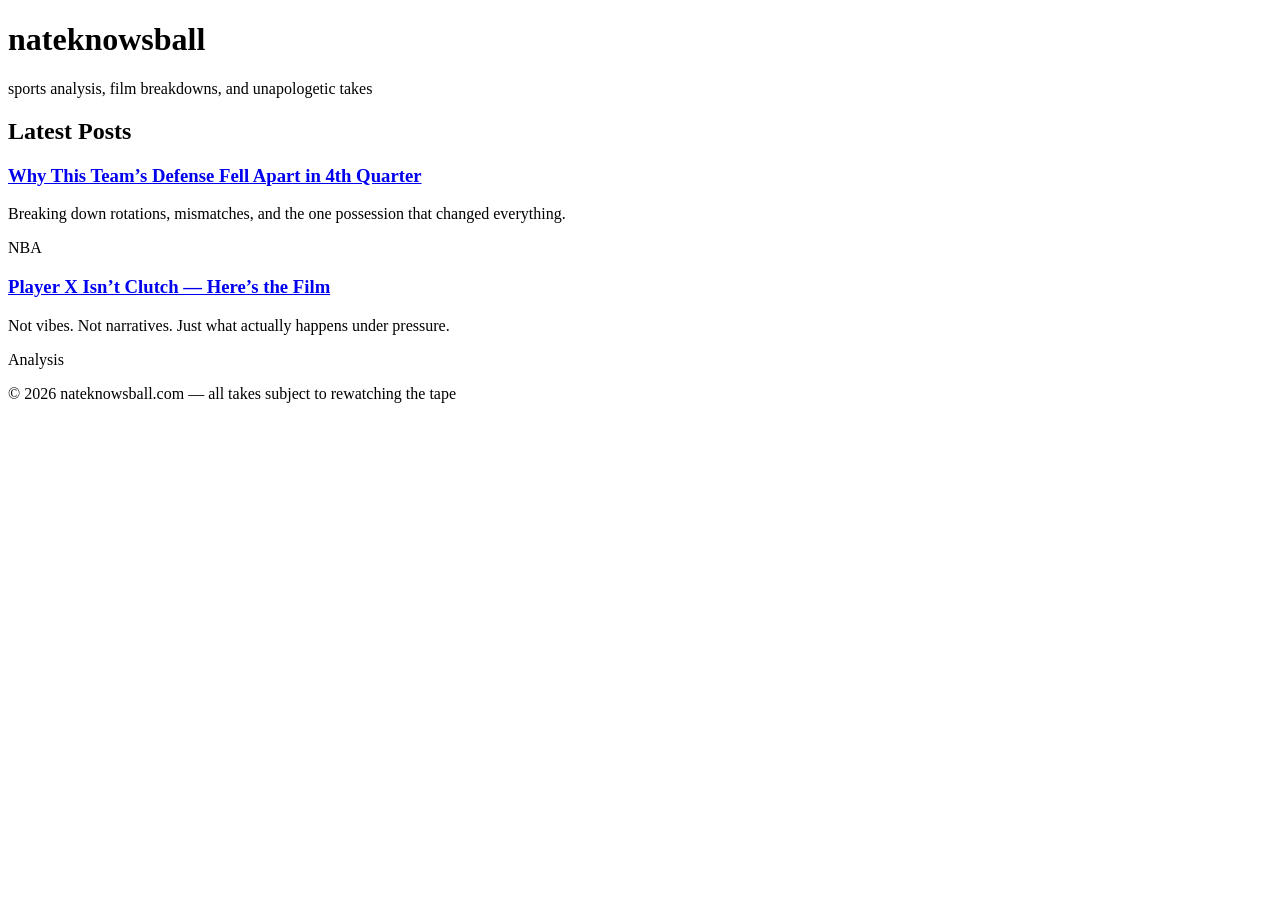
==== index.html @ f45b1274 "Add files via upload" ====
<!DOCTYPE html>
<html lang="en">
<head>
  <meta charset="UTF-8" />
  <meta name="viewport" content="width=device-width, initial-scale=1.0"/>
  <title>nateknowsball.com</title>
  <link rel="stylesheet" href="styles.css"/>
</head>

<body>
  <header class="site-header">
    <h1>nateknowsball</h1>
    <p>sports analysis, film breakdowns, and unapologetic takes</p>
  </header>

  <main class="container">

    <section class="featured">
      <h2>Latest Posts</h2>

      <article class="post-card">
        <h3><a href="post.html">Why This Team’s Defense Fell Apart in 4th Quarter</a></h3>
        <p>Breaking down rotations, mismatches, and the one possession that changed everything.</p>
        <span class="tag">NBA</span>
      </article>

      <article class="post-card">
        <h3><a href="post.html">Player X Isn’t Clutch — Here’s the Film</a></h3>
        <p>Not vibes. Not narratives. Just what actually happens under pressure.</p>
        <span class="tag">Analysis</span>
      </article>

    </section>

  </main>

  <footer>
    <p>© 2026 nateknowsball.com — all takes subject to rewatching the tape</p>
  </footer>

</body>
</html>
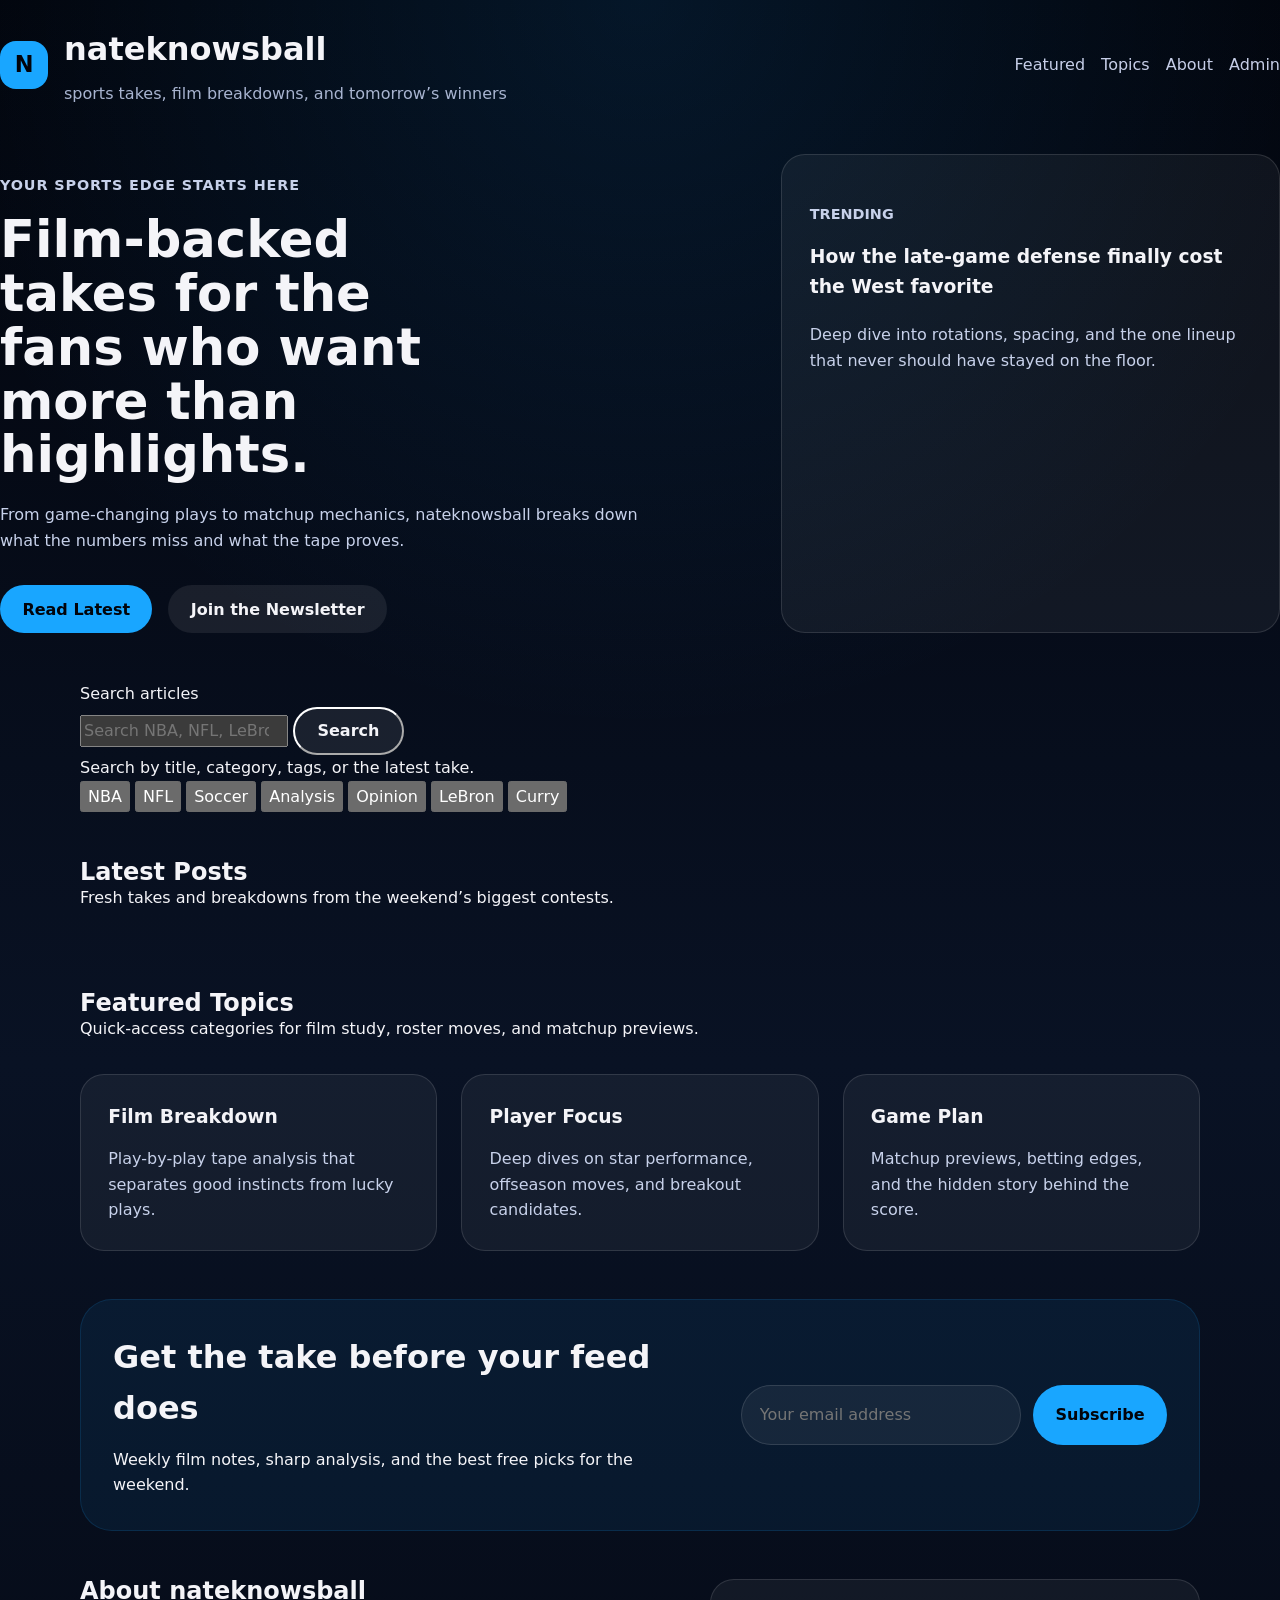
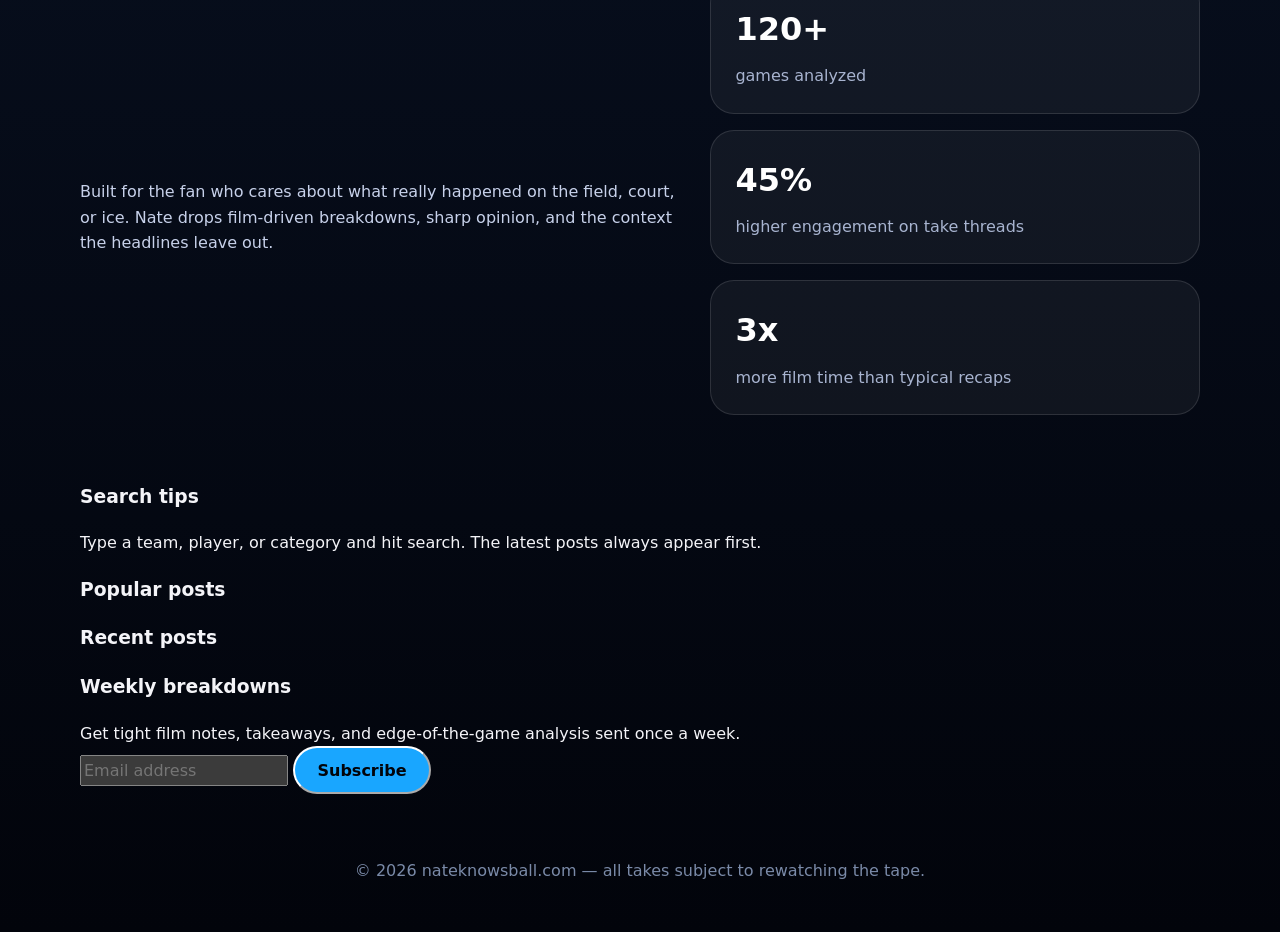
==== commit 93892fd5: "Pending changes exported from your codespace" ====
--- a/index.html
+++ b/index.html
@@ -2,41 +2,157 @@
 <html lang="en">
 <head>
   <meta charset="UTF-8" />
-  <meta name="viewport" content="width=device-width, initial-scale=1.0"/>
-  <title>nateknowsball.com</title>
-  <link rel="stylesheet" href="styles.css"/>
+  <meta name="viewport" content="width=device-width, initial-scale=1.0" />
+  <title>nateknowsball — sports takes and film analysis</title>
+  <link rel="stylesheet" href="styles.css" />
 </head>
+<body onload="initIndex()">
+  <header class="site-header">
+    <div class="top-bar">
+      <div class="brand">
+        <span class="logo">N</span>
+        <div>
+          <h1>nateknowsball</h1>
+          <p>sports takes, film breakdowns, and tomorrow’s winners</p>
+        </div>
+      </div>
+      <nav>
+        <a href="#featured">Featured</a>
+        <a href="#categories">Topics</a>
+        <a href="#about">About</a>
+        <a href="admin.html">Admin</a>
+      </nav>
+    </div>
 
-<body>
-  <header class="site-header">
-    <h1>nateknowsball</h1>
-    <p>sports analysis, film breakdowns, and unapologetic takes</p>
+    <section class="hero">
+      <div>
+        <p class="eyebrow">Your sports edge starts here</p>
+        <h2>Film-backed takes for the fans who want more than highlights.</h2>
+        <p>From game-changing plays to matchup mechanics, nateknowsball breaks down what the numbers miss and what the tape proves.</p>
+        <div class="hero-actions">
+          <a class="button" href="#featured">Read Latest</a>
+          <a class="button button-secondary" href="#newsletter">Join the Newsletter</a>
+        </div>
+      </div>
+      <div class="hero-card">
+        <p class="hero-tag">Trending</p>
+        <h3>How the late-game defense finally cost the West favorite</h3>
+        <p>Deep dive into rotations, spacing, and the one lineup that never should have stayed on the floor.</p>
+      </div>
+    </section>
   </header>
 
-  <main class="container">
+  <main class="container layout-grid">
+    <div class="main-column">
+      <section class="search-panel">
+        <div class="search-box">
+          <label for="post-search">Search articles</label>
+          <div class="search-field">
+            <input id="post-search" type="search" placeholder="Search NBA, NFL, LeBron, analysis..." />
+            <button type="button" class="button button-secondary" onclick="renderDynamicPosts()">Search</button>
+          </div>
+          <p class="search-copy">Search by title, category, tags, or the latest take.</p>
+        </div>
+        <div class="search-filters">
+          <button type="button" class="filter-chip" onclick="applySearchFilter('NBA')">NBA</button>
+          <button type="button" class="filter-chip" onclick="applySearchFilter('NFL')">NFL</button>
+          <button type="button" class="filter-chip" onclick="applySearchFilter('Soccer')">Soccer</button>
+          <button type="button" class="filter-chip" onclick="applySearchFilter('Analysis')">Analysis</button>
+          <button type="button" class="filter-chip" onclick="applySearchFilter('Opinion')">Opinion</button>
+          <button type="button" class="filter-chip" onclick="applySearchFilter('LeBron')">LeBron</button>
+          <button type="button" class="filter-chip" onclick="applySearchFilter('Curry')">Curry</button>
+        </div>
+      </section>
 
-    <section class="featured">
-      <h2>Latest Posts</h2>
+      <section id="featured" class="featured">
+        <div class="section-heading">
+          <h2>Latest Posts</h2>
+          <p>Fresh takes and breakdowns from the weekend’s biggest contests.</p>
+        </div>
+        <div id="post-list" class="post-grid"></div>
+      </section>
 
-      <article class="post-card">
-        <h3><a href="post.html">Why This Team’s Defense Fell Apart in 4th Quarter</a></h3>
-        <p>Breaking down rotations, mismatches, and the one possession that changed everything.</p>
-        <span class="tag">NBA</span>
-      </article>
+      <section id="categories" class="categories">
+        <div class="section-heading">
+          <h2>Featured Topics</h2>
+          <p>Quick-access categories for film study, roster moves, and matchup previews.</p>
+        </div>
+        <div class="cards-row">
+          <div class="topic-card">
+            <h3>Film Breakdown</h3>
+            <p>Play-by-play tape analysis that separates good instincts from lucky plays.</p>
+          </div>
+          <div class="topic-card">
+            <h3>Player Focus</h3>
+            <p>Deep dives on star performance, offseason moves, and breakout candidates.</p>
+          </div>
+          <div class="topic-card">
+            <h3>Game Plan</h3>
+            <p>Matchup previews, betting edges, and the hidden story behind the score.</p>
+          </div>
+        </div>
+      </section>
 
-      <article class="post-card">
-        <h3><a href="post.html">Player X Isn’t Clutch — Here’s the Film</a></h3>
-        <p>Not vibes. Not narratives. Just what actually happens under pressure.</p>
-        <span class="tag">Analysis</span>
-      </article>
+      <section id="newsletter" class="newsletter">
+        <div>
+          <h2>Get the take before your feed does</h2>
+          <p>Weekly film notes, sharp analysis, and the best free picks for the weekend.</p>
+        </div>
+        <form>
+          <input type="email" placeholder="Your email address" aria-label="Email address" />
+          <button type="submit">Subscribe</button>
+        </form>
+      </section>
 
-    </section>
+      <section id="about" class="about">
+        <div class="about-text">
+          <h2>About nateknowsball</h2>
+          <p>Built for the fan who cares about what really happened on the field, court, or ice. Nate drops film-driven breakdowns, sharp opinion, and the context the headlines leave out.</p>
+        </div>
+        <div class="about-stats">
+          <div>
+            <strong>120+</strong>
+            <span>games analyzed</span>
+          </div>
+          <div>
+            <strong>45%</strong>
+            <span>higher engagement on take threads</span>
+          </div>
+          <div>
+            <strong>3x</strong>
+            <span>more film time than typical recaps</span>
+          </div>
+        </div>
+      </section>
+    </div>
 
+    <aside class="sidebar">
+      <div class="sidebar-card">
+        <h3>Search tips</h3>
+        <p>Type a team, player, or category and hit search. The latest posts always appear first.</p>
+      </div>
+      <div class="sidebar-card">
+        <h3>Popular posts</h3>
+        <ul id="sidebar-popular" class="sidebar-list"></ul>
+      </div>
+      <div class="sidebar-card">
+        <h3>Recent posts</h3>
+        <ul id="sidebar-recent" class="sidebar-list"></ul>
+      </div>
+      <div class="sidebar-card subscribe-card">
+        <h3>Weekly breakdowns</h3>
+        <p>Get tight film notes, takeaways, and edge-of-the-game analysis sent once a week.</p>
+        <form class="subscribe-form">
+          <input type="email" placeholder="Email address" aria-label="Email address" />
+          <button class="button" type="button">Subscribe</button>
+        </form>
+      </div>
+    </aside>
   </main>
 
-  <footer>
-    <p>© 2026 nateknowsball.com — all takes subject to rewatching the tape</p>
+  <footer class="site-footer">
+    <p>© 2026 nateknowsball.com — all takes subject to rewatching the tape.</p>
   </footer>
-
+  <script src="script.js" defer></script>
 </body>
 </html>
--- a/styles.css
+++ b/styles.css
@@ -0,0 +1,512 @@
+/* Global */
+:root {
+  color-scheme: dark;
+  color: #f4f4f8;
+  background: #04070d;
+  font-family: Inter, system-ui, -apple-system, BlinkMacSystemFont, "Segoe UI", sans-serif;
+  line-height: 1.6;
+  font-size: 16px;
+}
+
+* {
+  box-sizing: border-box;
+}
+
+html, body {
+  margin: 0;
+  min-height: 100%;
+}
+
+body {
+  background: radial-gradient(circle at top, rgba(25, 156, 255, 0.12), transparent 28%),
+    linear-gradient(180deg, #02040b 0%, #091224 42%, #02040b 100%);
+}
+
+a {
+  color: inherit;
+  text-decoration: none;
+}
+
+img {
+  max-width: 100%;
+}
+
+.container {
+  width: min(1120px, calc(100% - 2rem));
+  margin: 0 auto;
+}
+
+section {
+  margin-top: 3rem;
+}
+
+.section-heading h2,
+.hero h2,
+.about-text h2 {
+  margin: 0;
+  line-height: 1.05;
+}
+
+p {
+  margin: 0;
+}
+
+button,
+input {
+  font: inherit;
+}
+
+/* Header */
+.site-header {
+  padding: 1.5rem 0 0;
+}
+
+.top-bar {
+  display: flex;
+  flex-wrap: wrap;
+  justify-content: space-between;
+  gap: 1.25rem;
+  align-items: center;
+  margin-bottom: 2rem;
+}
+
+.brand {
+  display: flex;
+  align-items: center;
+  gap: 1rem;
+}
+
+.logo {
+  display: inline-flex;
+  align-items: center;
+  justify-content: center;
+  width: 3rem;
+  height: 3rem;
+  border-radius: 1rem;
+  background: #19a6ff;
+  color: #02040b;
+  font-weight: 800;
+  font-size: 1.4rem;
+}
+
+.brand h1 {
+  margin: 0;
+  font-size: clamp(1.75rem, 2.5vw, 2.25rem);
+}
+
+.brand p {
+  margin-top: 0.35rem;
+  color: #a8b4d0;
+}
+
+nav {
+  display: flex;
+  flex-wrap: wrap;
+  gap: 1rem;
+}
+
+nav a {
+  color: #dce4ff;
+  opacity: 0.9;
+  transition: opacity 180ms ease;
+}
+
+nav a:hover {
+  opacity: 1;
+}
+
+.hero {
+  display: grid;
+  grid-template-columns: 1.5fr 1fr;
+  gap: 2rem;
+  align-items: stretch;
+}
+
+.eyebrow {
+  display: inline-block;
+  margin-bottom: 1rem;
+  color: #7ab9ff;
+  font-size: 0.9rem;
+  font-weight: 700;
+  letter-spacing: 0.06em;
+  text-transform: uppercase;
+}
+
+.hero h2 {
+  font-size: clamp(2.25rem, 4vw, 3.6rem);
+  margin: 0;
+  max-width: 13ch;
+}
+
+.hero p {
+  margin-top: 1.25rem;
+  max-width: 42rem;
+  color: #c7d1ea;
+}
+
+.hero-actions {
+  display: flex;
+  flex-wrap: wrap;
+  gap: 1rem;
+  margin-top: 2rem;
+}
+
+.button {
+  display: inline-flex;
+  align-items: center;
+  justify-content: center;
+  min-height: 3rem;
+  padding: 0 1.4rem;
+  border-radius: 999px;
+  background: #19a6ff;
+  color: #02040b;
+  font-weight: 700;
+  transition: transform 180ms ease, background 180ms ease;
+}
+
+.button:hover {
+  transform: translateY(-1px);
+}
+
+.button-secondary {
+  background: rgba(255,255,255,0.08);
+  color: #f4f4f8;
+}
+
+.hero-card {
+  background: rgba(255,255,255,0.05);
+  border: 1px solid rgba(255,255,255,0.12);
+  border-radius: 1.5rem;
+  padding: 1.75rem;
+}
+
+.hero-tag {
+  display: inline-block;
+  margin-bottom: 1rem;
+  color: #7ab9ff;
+  font-size: 0.9rem;
+  font-weight: 700;
+  text-transform: uppercase;
+}
+
+.hero-card h3,
+.post-card h3,
+.topic-card h3 {
+  margin: 0 0 1rem;
+}
+
+.hero-card p,
+.post-card p,
+.topic-card p,
+.about-text p {
+  color: #c7d1ea;
+}
+
+/* Featured */
+.featured .section-heading {
+  max-width: 36rem;
+}
+
+.post-grid {
+  display: grid;
+  grid-template-columns: repeat(3, minmax(0, 1fr));
+  gap: 1.5rem;
+  margin-top: 2rem;
+}
+
+.post-card {
+  background: rgba(255,255,255,0.05);
+  border: 1px solid rgba(255,255,255,0.1);
+  border-radius: 1.5rem;
+  padding: 1.75rem;
+  min-height: 18rem;
+  display: flex;
+  flex-direction: column;
+  justify-content: space-between;
+}
+
+.post-card h3 {
+  font-size: 1.4rem;
+  line-height: 1.2;
+}
+
+.post-card span.tag {
+  display: inline-block;
+  margin-bottom: 1rem;
+  color: #7ab9ff;
+  font-size: 0.85rem;
+  font-weight: 700;
+  text-transform: uppercase;
+}
+
+.post-card p {
+  margin-top: 0.75rem;
+  flex: 1;
+}
+
+.post-card img {
+  width: 100%;
+  display: block;
+  border-radius: 1rem;
+  margin-bottom: 1rem;
+  object-fit: cover;
+  aspect-ratio: 16 / 9;
+}
+
+.hidden {
+  display: none !important;
+}
+
+.admin-hero {
+  padding-bottom: 1rem;
+}
+
+.admin-panel {
+  display: grid;
+  gap: 1.5rem;
+  margin-bottom: 3rem;
+}
+
+.admin-card {
+  background: rgba(255,255,255,0.05);
+  border: 1px solid rgba(255,255,255,0.12);
+  border-radius: 1.5rem;
+  padding: 1.75rem;
+}
+
+.admin-area-top {
+  display: flex;
+  flex-wrap: wrap;
+  justify-content: space-between;
+  gap: 1rem;
+  align-items: center;
+}
+
+.form-row {
+  display: grid;
+  gap: 1rem;
+  margin-top: 1rem;
+}
+
+.admin-form-actions {
+  grid-template-columns: minmax(0, 1fr) minmax(0, auto);
+}
+
+.admin-form-actions .button {
+  width: auto;
+}
+
+.admin-card input,
+.admin-card textarea {
+  width: 100%;
+  padding: 1rem 1.1rem;
+  border-radius: 1rem;
+  border: 1px solid rgba(255,255,255,0.12);
+  background: rgba(255,255,255,0.06);
+  color: #f4f4f8;
+}
+
+.admin-card textarea {
+  resize: vertical;
+}
+
+.status-message {
+  margin-top: 1rem;
+  color: #dce4ff;
+}
+
+.status-success {
+  color: #9bf7aa;
+}
+
+.status-error {
+  color: #ffa1a1;
+}
+
+.published-item {
+  display: flex;
+  justify-content: space-between;
+  gap: 1rem;
+  align-items: center;
+  padding: 1rem 0;
+  border-top: 1px solid rgba(255,255,255,0.08);
+}
+
+.published-item:first-child {
+  border-top: none;
+}
+
+.image-preview-card {
+  margin-top: 1.5rem;
+}
+
+.image-preview-card img {
+  width: 100%;
+  border-radius: 1rem;
+  max-height: 320px;
+  object-fit: cover;
+}
+
+/* Categories */
+.categories .section-heading {
+  max-width: 40rem;
+}
+
+.cards-row {
+  display: grid;
+  grid-template-columns: repeat(3, minmax(0, 1fr));
+  gap: 1.5rem;
+  margin-top: 2rem;
+}
+
+.topic-card {
+  background: rgba(255,255,255,0.05);
+  border: 1px solid rgba(255,255,255,0.12);
+  border-radius: 1.5rem;
+  padding: 1.7rem;
+}
+
+.topic-card h3 {
+  margin-bottom: 0.9rem;
+}
+
+/* Newsletter */
+.newsletter {
+  background: rgba(25, 166, 255, 0.08);
+  border: 1px solid rgba(25, 166, 255, 0.14);
+  border-radius: 2rem;
+  padding: 2rem;
+  display: grid;
+  grid-template-columns: 1.4fr 1fr;
+  gap: 2rem;
+  align-items: center;
+}
+
+.newsletter h2 {
+  margin: 0;
+  font-size: 2rem;
+}
+
+.newsletter p {
+  margin-top: 0.75rem;
+}
+
+.newsletter form {
+  display: flex;
+  flex-wrap: wrap;
+  gap: 0.75rem;
+}
+
+.newsletter input {
+  flex: 1;
+  min-width: 0;
+  padding: 1rem 1.1rem;
+  border-radius: 999px;
+  border: 1px solid rgba(255,255,255,0.12);
+  background: rgba(255,255,255,0.06);
+  color: #f4f4f8;
+}
+
+.newsletter button {
+  border: none;
+  border-radius: 999px;
+  padding: 1rem 1.4rem;
+  background: #19a6ff;
+  color: #02040b;
+  font-weight: 700;
+  cursor: pointer;
+}
+
+.newsletter input:focus,
+.newsletter button:focus {
+  outline: 2px solid rgba(25, 166, 255, 0.45);
+  outline-offset: 2px;
+}
+
+/* About */
+.about {
+  display: grid;
+  grid-template-columns: 1.1fr 0.9fr;
+  gap: 2rem;
+  padding-bottom: 3rem;
+}
+
+.about-text {
+  display: grid;
+  gap: 1rem;
+}
+
+.about-stats {
+  display: grid;
+  gap: 1rem;
+}
+
+.about-stats div {
+  background: rgba(255,255,255,0.05);
+  border: 1px solid rgba(255,255,255,0.12);
+  border-radius: 1.5rem;
+  padding: 1.5rem;
+}
+
+.about-stats strong {
+  display: block;
+  font-size: 2rem;
+  margin-bottom: 0.5rem;
+  color: #ffffff;
+}
+
+.about-stats span {
+  color: #a8b4d0;
+}
+
+/* Footer */
+.site-footer {
+  margin-top: 2rem;
+  padding: 2rem 0 3rem;
+  text-align: center;
+  color: #7a8aa8;
+}
+
+/* Responsive */
+@media (max-width: 900px) {
+  .hero,
+  .newsletter,
+  .about,
+  .post-grid,
+  .cards-row {
+    grid-template-columns: 1fr;
+  }
+
+  .hero-card,
+  .post-card,
+  .topic-card,
+  .newsletter,
+  .about-stats div {
+    min-height: auto;
+  }
+}
+
+@media (max-width: 600px) {
+  .top-bar {
+    flex-direction: column;
+    align-items: flex-start;
+  }
+
+  nav {
+    width: 100%;
+    justify-content: space-between;
+  }
+
+  .hero h2 {
+    font-size: 2.25rem;
+  }
+
+  .newsletter form {
+    flex-direction: column;
+  }
+
+  .button,
+  .newsletter button {
+    width: 100%;
+  }
+}
